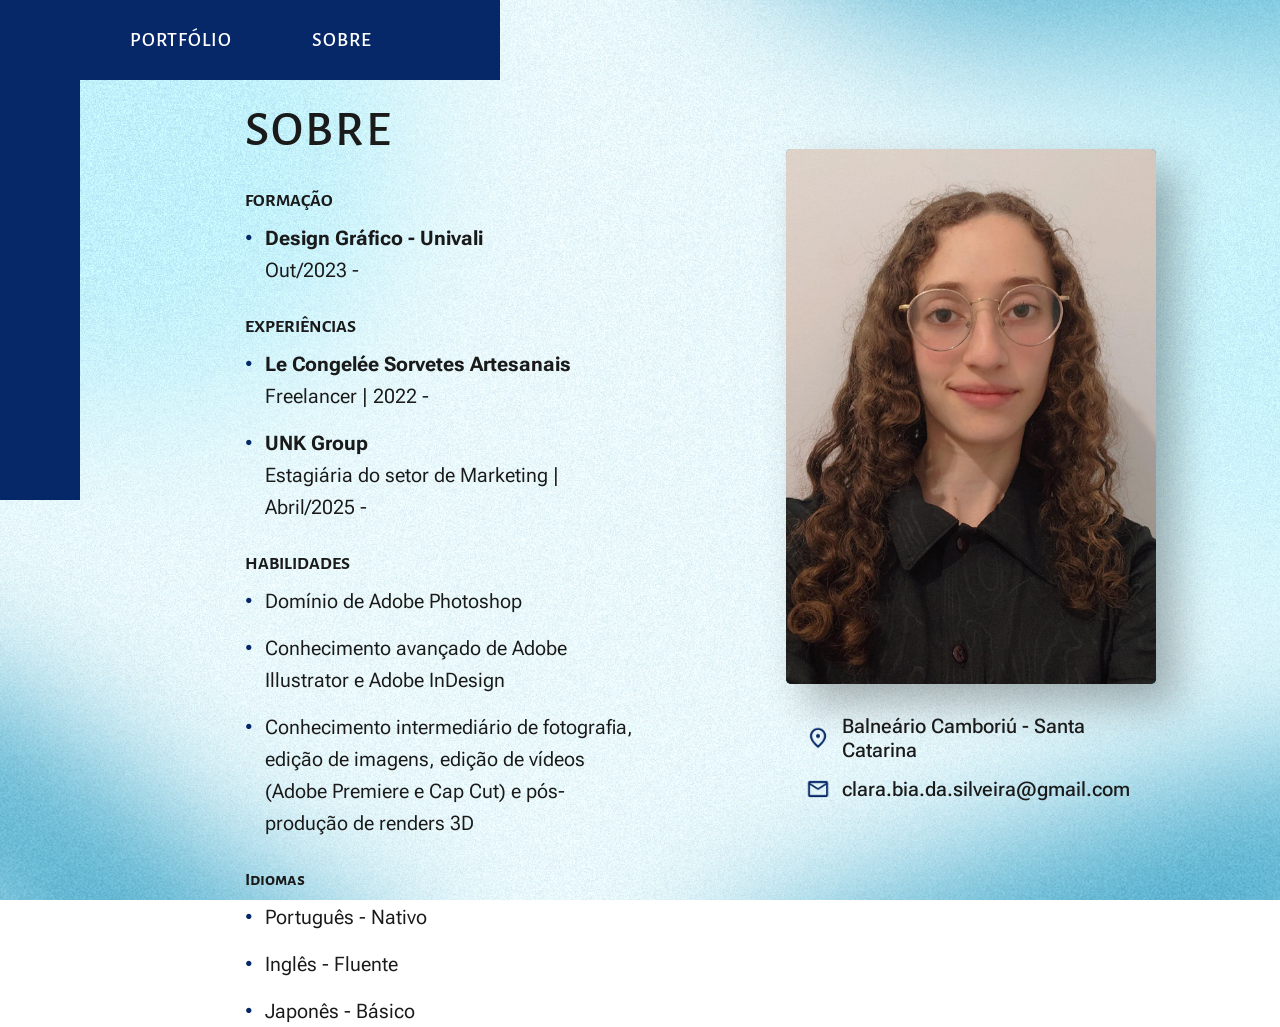
==== about.html @ 740e3e21 "V2 - Tabs" ====
<!DOCTYPE html>
<html lang="pt-BR">
<head>
    <meta charset="UTF-8">
    <meta name="viewport" content="width=device-width, initial-scale=1.0">
    <title>Sobre - Clara Da Silveira</title>
    <link rel="stylesheet" href="style.css">
<link rel="preconnect" href="https://fonts.googleapis.com">
<link rel="preconnect" href="https://fonts.gstatic.com" crossorigin>
<link href="https://fonts.googleapis.com/css2?family=Alegreya+Sans+SC:ital,wght@0,100;0,300;0,400;0,500;0,700;0,800;0,900;1,100;1,300;1,400;1,500;1,700;1,800;1,900&family=Grandstander:ital,wght@0,100..900;1,100..900&family=Roboto+Flex:opsz,wght,XOPQ,XTRA,YOPQ,YTDE,YTFI,YTLC,YTUC@8..144,100..1000,96,468,79,-203,738,514,712&display=swap" rel="stylesheet">
</head>
<body class="body">

    <header class="menu-container-l">
        <nav class="menu-nav">
            <ul class="menu-lista">
                <li><a href="index.html">PORTFÓLIO</a></li>
                <li><a href="about.html">SOBRE</a></li>
            </ul>
        </nav>
    </header>


    <main class="container-sobre">
        <section class="conteudo-texto">
            <h1 class="titulo-sobre">SOBRE</h1>

            <div class="sessao-curriculo">
                <h3>FORMAÇÃO</h3>
                <ul>
                    <li><strong>Design Gráfico - Univali</strong><br>Out/2023 -</li>
                </ul>

                <h3>EXPERIÊNCIAS</h3>
                <ul>
                    <li><strong>Le Congelée Sorvetes Artesanais</strong><br>Freelancer | 2022 -</li>
                    <li><strong>UNK Group</strong><br>Estagiária do setor de Marketing | Abril/2025 -</li>
                </ul>

                <h3>HABILIDADES</h3>
                <ul>
                    <li>Domínio de Adobe Photoshop</li>
                    <li>Conhecimento avançado de Adobe Illustrator e Adobe InDesign</li>
                    <li>Conhecimento intermediário de fotografia, edição de imagens, edição de vídeos (Adobe Premiere e Cap Cut) e pós-produção de renders 3D</li>
                </ul>
                <h3>Idiomas</h3>
                <ul>
                    <li>Português - Nativo</li>
                    <li>Inglês - Fluente</li>
                    <li>Japonês - Básico</li>
                </ul>
            </div>
        </section>

        <section class="conteudo-visual">
            <div class="bloco-foto">
                <img src="../Images/Foto de Perfil.jpg" class="foto" alt="Foto de Perfil">
                </div>
            
            <div class="contatos-sobre">
                <div class="item-contato">
                    <img src="../Images/Icones/Localização.png" class="icone-contato">
                    
                    <p>Balneário Camboriú - Santa Catarina</p>
                </div>
                <div class="item-contato">
                    <img src="../Images/Icones/Email.png" class="icone-contato">
                    <p>clara.bia.da.silveira@gmail.com</p>
                </div>
            </div>
        </section>
    </main>

</body>
</html>
---- style.css ----
/* Reset básico para remover margens padrão do navegador */
* {
    margin: 0;
    padding: 0;
    box-sizing: border-box;
}

:root {
    --azul-escuro: #051e44; /* Cor extraída da imagem */
    --texto-branco: #ffffff;
}

body {

    background-image: url("../Images/Fundo.png"); 
    background-size: cover;
    background-repeat: no-repeat;

}

/* O Container principal que forma o "L" */
.menu-container-l {
    position: absolute;
    top: 0;
    left: 0;
    z-index: 100;
    font-family: 'Alegreya Sans SC', sans-serif;
    background-color: #062868;
    /* Dimensões para criar o bloco visual do topo esquerdo */
    width: 500px; 
    height: 80px;

    
    /* Para fazer o "L", vamos criar uma extensão vertical com pseudo-elemento */
    display: flex;
    align-items: center; /* Centraliza o texto verticalmente na barra horizontal */
    padding-left: 130px; /* Espaço da esquerda */
}

/* O "L" Vertical (A perna do L descendo) */
.menu-container-l::before {
    content: '';
    position: absolute;
    top: 0;
    left: 0;
    width: 80px; /* Espessura da barra lateral */
    height: 500px; /* Altura da perna do L */
    background-color: #062868;
    z-index: -1; /* Fica atrás para não atrapalhar cliques se necessário */
}

/* Estilização da lista */
.menu-lista {
    list-style: none;
    display: flex;
    
    font-family: 'Alegreya Sans SC', sans-serif;
    gap: 80px; /* Espaço entre "PORTFÓLIO" e "SOBRE" */
}

/* Estilização dos Links */
.menu-lista li a {
    text-decoration: none;
    color: var(--texto-branco);
    font-size: 20px;
    font-weight: 500;
    text-transform: uppercase; /* Deixa tudo maiúsculo */
    letter-spacing: 1px; /* Espaçamento entre letras */
}

.menu-lista li a:hover {
    opacity: 0.8; /* Efeito suave ao passar o mouse */
}

/* --- ETAPA 2: TEXTO PRINCIPAL --- */

.conteudo-esquerdo {
    /* Posicionamento do bloco inteiro de texto */
    position: absolute;
    top: 250px; /* Distância do topo (abaixo do menu L) */
    left: 120px; /* Distância da lateral esquerda */
    z-index: 1; /* Garante que o texto fique por cima do fundo */
}

.texto-apresentacao {
    display: flex;
    flex-direction: column;
    padding-left: 150px;
    gap: 15px; /* Espaçamento entre os três blocos de texto */
}

.subtitulo {
    font-size: 40px;
    padding-bottom: 50px;
        font-size: 45px;
    font-family: 'Alegreya Sans SC', sans-serif;
    font-weight: 500;
    color: #1a1a1a; /* Quase preto */
    letter-spacing: 1.5px;
}

.nome-principal {
    font-family: 'Grandstander';
    font-size: 85px; /* Tamanho grande como na imagem */
    font-weight: 600;
    color: #062868; 
    line-height: 1.1; /* Controla o espaço entre "CLARA DA" e "SILVEIRA" */
}

.cargo {
    font-family: 'Roboto Flex', sans-serif;
    font-size: 25px;
    font-weight: 600;
    color: #1a1a1a; /* Quase preto */
    margin-top: 10px; /* Um respiro extra acima do cargo */
}

/* --- AJUSTE ETAPA 3 e 4 --- */

/* Mantemos o painel azul no fundo */
.painel-direito {
    position: fixed;
    top: 0;
    right: 8%;
    width: 40%;
    height: 100vh;
    background-color: #062868;
    z-index: 0;
}

/* Criamos uma área invisível na direita para os cards */
.camada-cards {
    position: absolute;
    top: 0;
    right: 0;
    width: 55%; /* Um pouco maior que o painel azul para permitir o "vazamento" */
    height: 100vh;
    z-index: 2; /* Fica acima do painel azul */
}


/* --- POSICIONAMENTO MANUAL (COMO NA IMAGEM) --- */

.card-instagram {
    top: 3%;
    left: 20%; /* Note que o 'left' baixo faz ele sair do azul e ir para o fundo claro */
}

.card-ilustracoes {
    top:8%;
    right: 10%;
}

.card-editorial {
    bottom: 5%;
    left: 6%;
}

.card-fotografias {
    bottom: 4%;
    right: 26%;
}

/* --- AJUSTE DE COR E OPACIDADE DOS CARDS --- */

.card {
    position: absolute;
    background-color: #217C9B !important;
    width: 312px;
    height: 390px;
    border-radius: 8px;
    display: flex;
    flex-direction: column;
    align-items: center;
    justify-content: center;
    padding: 20px;
    text-decoration: none;
    
    /* Sombra mais forte para dar profundidade sobre o fundo escuro */
    box-shadow: 20px 20px 40px rgba(0, 0, 0, 0.4); 
    
    /* Garante que não haja transparência herdada */
    opacity: 1; 
    z-index: 5;
}

/* Estilo do texto dentro dos cards */
.card h3 {
    color: #ffffff; /* Branco puro */
    font-family: 'Alegreya Sans SC', sans-serif;
    font-size: 14px;
    font-weight: 600;
    text-align: center;
    text-transform: uppercase;
    margin-top: 20px;
    font-family: 'Montserrat', sans-serif;
    line-height: 1.4;
    text-decoration: none; /* Garante que o texto específico não tenha linha */
    color: #ffffff;        /* Força a cor branca para não ficar o azul padrão de link */
}

.card:visited, 
.card:active, 
.card:link {
    text-decoration: none;
    color: inherit; /* Mantém a cor que definimos no h3 */
}

/* Efeito ao passar o mouse: o botão sobe levemente e brilha */
.card:hover {
    transform: translateY(-5px) scale(1.02);
    filter: brightness(1.1);
    box-shadow: 25px 25px 50px rgba(0, 0, 0, 0.5);
}

/* Container para as imagens PNG */
.container-icone {
    width: 120px; /* Ajuste conforme o tamanho do seu ícone */
    height: 120px;
    display: flex;
    align-items: center;
    justify-content: center;
    margin-bottom: 15px;
}

.icone-png {
    max-width: 100%;
    max-height: 100%;
    object-fit: contain; /* Garante que a imagem não distorça */
}

/* Ajuste no texto para não parecer link azul padrão */
.card h3 {
    color: #ffffff;
    font-family: 'Montserrat', sans-serif;
    font-size: 14px;
    letter-spacing: 1px;
    text-align: center;
    margin: 0;
}

/* --- CONFIGURAÇÃO DE IMAGEM ESPECÍFICA PARA CADA CARD NO HOVER --- */

/* --- CONFIGURAÇÃO DE IMAGEM NO HOVER DOS CARDS --- */

/* --- TRANSIÇÃO SUAVE DA IMAGEM --- */

/* Adiciona isto para o card não "pular" e a imagem não sair das bordas */
.card {
    overflow: hidden; 
    transition: transform 0.4s ease, box-shadow 0.4s ease, filter 0.4s ease;
}

/* Criando a camada da imagem que vai aparecer com suavidade */
.card::after {
    content: "";
    position: absolute;
    top: 0;
    left: 0;
    width: 100%;
    height: 100%;
    background-size: cover;
    background-position: center;
    background-repeat: no-repeat;
    opacity: 0; /* Começa invisível */
    transition: opacity 0.5s ease-in-out; /* Aqui está a suavidade */
    z-index: 1;
}

/* Garante que o ícone e o texto fiquem na frente e sumam suavemente */
.card .container-icone, .card h3 {
    position: relative;
    z-index: 2;
    transition: opacity 0.4s ease;
}

/* No Hover: a imagem ganha opacidade e o texto/ícone somem */
.card:hover::after {
    opacity: 1;
}
.card:hover .container-icone, .card:hover h3 {
    opacity: 0;
}

/* Atribuição das Imagens (Apenas os caminhos) */
.card-instagram::after { background-image: url("../Images/HovInstagram.png"); }
.card-ilustracoes::after { background-image: url("../Images/HovIlustracoes.png"); }
.card-editorial::after { background-image: url("../Images/Editorial/cardapio\ de\ c,ongelee\ V2.png"); }
.card-fotografias::after { background-image: url("../Images/HovFotografias.png"); }
















/* Pagina About Abaixo */

/* --- ESTILOS DA PÁGINA SOBRE --- */

.container-sobre {
    display: flex;
    justify-content: space-between;
    padding: 100px 10% 50px 120px; /* Alinhado com a margem do menu e texto principal */
    position: relative;
    z-index: 5;
    height: 100vh;
}

.conteudo-texto {
    padding-left: 125px;
    width: 50%;
    color: #1a1a1a;
}

.titulo-sobre {
    font-family: 'Alegreya Sans SC', sans-serif; 
    font-size: 50px;
    font-weight: 500;
    margin-bottom: 20px;
    letter-spacing: 2px;
}

.sessao-curriculo h3 {
    font-family: 'Alegreya Sans SC', sans-serif;
    font-size: 18px;
    font-weight: 700;
    margin-top: 30px;
    margin-bottom: 10px;
}

.sessao-curriculo ul {
    list-style: none;
    padding-left: 0;
}

.sessao-curriculo li {
    font-family: 'Roboto Flex', sans-serif;
    font-size: 20px;
    line-height: 1.6;
    margin-bottom: 15px;
    position: relative;
    padding-left: 20px;
}

/* Bolinha dos itens da lista */
.sessao-curriculo li::before {
    content: '•';
    position: absolute;
    left: 0;
    color: #062868;
}

/* Lado da Foto e Contatos */
.conteudo-visual {
    width: 35%;
    display: flex;
    flex-direction: column;
    align-items: center;
    justify-content: center;
}

.contatos-sobre {
    width: 330px;       /* Mesma largura da foto para alinhar perfeitamente */
    display: flex;
    flex-direction: column;
    gap: 15px;          /* Espaço uniforme entre os itens */
}

.item-contato {
    font-family: 'Roboto Flex', sans-serif;
    display: flex;
    align-items: center;
    font-size: 20px;
    gap: 12px;
    font-weight: 500;   /* Montserrat Médium para melhor leitura */
    color: #1a1a1a;
}

.icone-contato {
    width: 24px;        /* Tamanho fixo em pixels para os ícones não variarem */
    height: auto;
    flex-shrink: 0;     /* Impede o ícone de amassar se o texto for longo */
}


.bloco-foto {
    width: 370px;
    height: 535px;
    background-color: #217C9B; 
    border-radius: 5px;
    box-shadow: 20px 20px 40px rgba(0, 0, 0, 0.3);
    margin-bottom: 30px; /* Reduzi um pouco para aproximar os contatos */
    overflow: hidden;    /* Garante que a foto não saia das bordas arredondadas */
    display: flex;
    align-items: center;
    justify-content: center;
}

.foto {
    width: 100%;
    height: 100%;
    object-fit: cover;   /* Faz a foto preencher o quadro sem distorcer */
    display: block;
}




/* =========================================
   PAGINA FOTOGRAFIAS
   ========================================= */

.conteudo-interno {
    padding: 40px;
    margin-left: 150px; /* Evita que o L do menu sobreponha o conteúdo */
    position: relative;
    z-index: 10;
}

/* Novo bloco azul escuro para o título no canto direito */
.bloco-titulo-direito {
    position: absolute;
    top: 50px;
    right: 0;
    background-color: var(--azul-escuro);
    padding: 15px 100px 15px 40px;
}

.titulo-pagina {
    font-family: 'Alegreya Sans SC', sans-serif;
    font-size: 2.5rem;
    color: #ffffff; /* Letra branca */
    letter-spacing: 2px;
}

.galeria-fotos {
    display: grid;
    grid-template-columns: repeat(auto-fill, minmax(300px, 1fr));
    grid-auto-rows: 250px; /* Altura base das fotos */
    gap: 20px;
    margin-top: 150px; /* Dá espaço para o título lá em cima */
    max-width: 1200px;
}

/* Modificador opcional: adicione a classe 'retrato' no HTML para imagens altas */
.item-post.retrato {
    grid-row: span 2;
}

.item-post {
    position: relative;
    cursor: pointer;
    overflow: hidden;
    background: #f0f0f0;
}

.item-post img {
    width: 100%;
    height: 100%;
    object-fit: cover;
    display: block;
    transition: transform 0.3s ease;
}

.item-post:hover img {
    transform: scale(1.05); /* Zoom leve na imagem */
}

.overlay-post {
    position: absolute;
    top: 0;
    left: 0;
    width: 100%;
    height: 100%;
    background: rgba(6, 40, 104, 0.4); /* Fundo azul translúcido no hover */
    display: flex;
    align-items: center;
    justify-content: center;
    opacity: 0;
    transition: opacity 0.3s ease;
}

.item-post:hover .overlay-post {
    opacity: 1;
}

.overlay-post span {
    font-size: 30px;
    color: white;
    font-weight: 300;
}

/* Esconde a sub-galeria na tela principal */
.sub-galeria {
    display: none;
}

/* =========================================
   ESTILO DO LIGHTBOX (A TELA BRANCA COM AS FOTOS)
   ========================================= */

.lightbox {
    display: none;
    position: fixed;
    z-index: 1000;
    left: 0;
    top: 0;
    width: 100vw;
    height: 100vh;
    background-color: rgba(245, 245, 245, 0.9); /* Fundo branco/cinza translúcido */
    backdrop-filter: blur(5px); /* Borra o fundo do site */
    justify-content: center;
    align-items: center;
}

.lightbox.ativo {
    display: flex;
}

.container-lightbox {
    display: flex;
    flex-direction: row; /* Coloca as imagens lado a lado */
    gap: 20px;
    max-width: 90vw;
    height: 70vh; /* Altura fixa para manter as imagens alinhadas */
    justify-content: center;
    align-items: center;
}

.container-lightbox img {
    height: 100%;
    width: auto; /* Mantém a proporção da imagem */
    object-fit: contain;
    box-shadow: 0px 10px 30px rgba(0, 0, 0, 0.15); /* Sombra suave nas fotos abertas */
    background: #fff; /* Fundo branco caso a imagem seja PNG vazado */
}

/* Botão de Fechar (X) - Canto superior direito */
.fechar-lightbox {
    position: fixed;
    top: 30px;
    right: 50px;
    font-size: 50px;
    font-weight: 300;
    color: #1a1a1a;
    cursor: pointer;
    z-index: 1001;
    transition: color 0.2s;
}

.fechar-lightbox:hover {
    color: var(--azul-escuro);
}

/* Título do Ensaio - Canto inferior esquerdo */
.titulo-lightbox {
    position: fixed;
    bottom: 40px;
    left: 80px;
    font-family: 'Alegreya Sans SC', sans-serif; /* Ou Roboto Flex, como preferir */
    font-size: 35px;
    font-weight: 600;
    color: var(--azul-escuro);
    z-index: 1001;
}
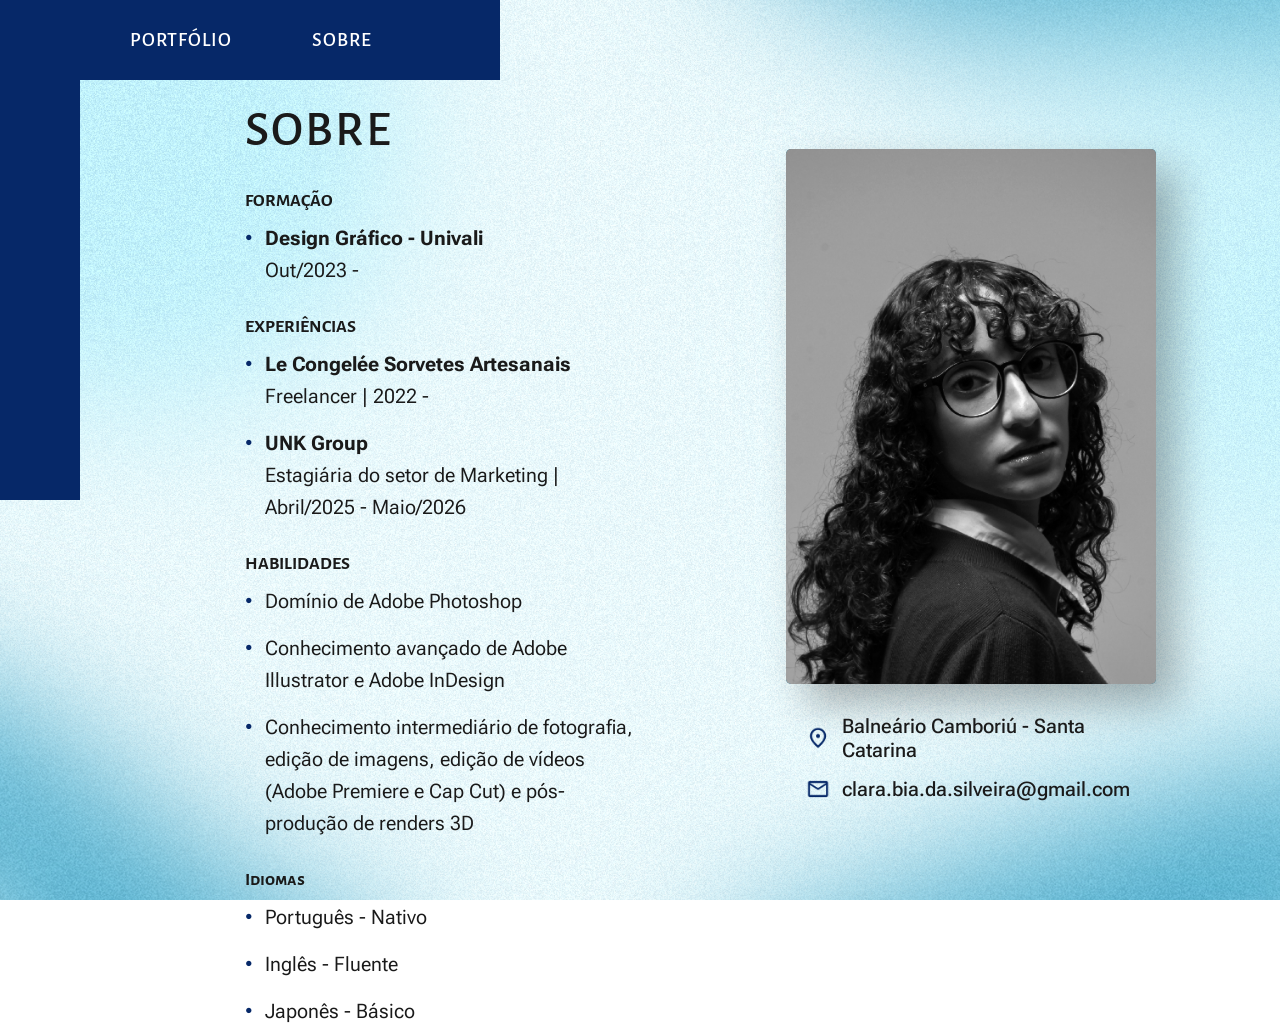
==== commit 9df1e8f1: "V4 - Some fixes and PDF function" ====
--- a/about.html
+++ b/about.html
@@ -34,7 +34,7 @@
                 <h3>EXPERIÊNCIAS</h3>
                 <ul>
                     <li><strong>Le Congelée Sorvetes Artesanais</strong><br>Freelancer | 2022 -</li>
-                    <li><strong>UNK Group</strong><br>Estagiária do setor de Marketing | Abril/2025 -</li>
+                    <li><strong>UNK Group</strong><br>Estagiária do setor de Marketing | Abril/2025 - Maio/2026</li>
                 </ul>
 
                 <h3>HABILIDADES</h3>
@@ -54,7 +54,7 @@
 
         <section class="conteudo-visual">
             <div class="bloco-foto">
-                <img src="../Images/Foto de Perfil.jpg" class="foto" alt="Foto de Perfil">
+                <img src="../Images/Foto de Perfil.png" class="foto" alt="Foto de Perfil">
                 </div>
             
             <div class="contatos-sobre">
--- a/style.css
+++ b/style.css
@@ -506,7 +506,7 @@
 }
 
 /* =========================================
-   ESTILO DO LIGHTBOX (A TELA BRANCA COM AS FOTOS)
+   ESTILO DO LIGHTBOX ATUALIZADO
    ========================================= */
 
 .lightbox {
@@ -517,8 +517,8 @@
     top: 0;
     width: 100vw;
     height: 100vh;
-    background-color: rgba(245, 245, 245, 0.9); /* Fundo branco/cinza translúcido */
-    backdrop-filter: blur(5px); /* Borra o fundo do site */
+    background-color: rgba(245, 245, 245, 0.9); 
+    backdrop-filter: blur(5px);
     justify-content: center;
     align-items: center;
 }
@@ -529,20 +529,57 @@
 
 .container-lightbox {
     display: flex;
-    flex-direction: row; /* Coloca as imagens lado a lado */
-    gap: 20px;
-    max-width: 90vw;
-    height: 70vh; /* Altura fixa para manter as imagens alinhadas */
-    justify-content: center;
-    align-items: center;
-}
-
+    flex-direction: row; 
+    gap: 40px;
+    width: 100%;
+    max-width: 100vw; 
+    height: 80vh; /* Altura levemente maior para comportar o respiro */
+    
+    /* Importante: Padding nas laterais e EMBAIXO para afastar a barra */
+    padding: 0 15vw 80px 15vw; 
+    
+    /* Ativa o scroll horizontal e esconde o vertical */
+    overflow-x: auto;
+    overflow-y: hidden;
+    
+    /* Alinhamento: flex-start garante que o scroll funcione corretamente da esquerda */
+    justify-content: flex-start;
+    align-items: center;
+    scroll-behavior: smooth;
+}
+
+/* --- ESTILIZAÇÃO DA BARRA DE SCROLL (WEBKIT) --- */
+
+/* 1. Define a altura da barra */
+.container-lightbox::-webkit-scrollbar {
+    height: 8px; 
+}
+
+/* 2. O Trilho: O segredo para a barra não encostar nas paredes do site */
+.container-lightbox::-webkit-scrollbar-track {
+    background: rgba(0, 0, 0, 0.05);
+    /* Adicionando margem nas laterais do trilho, a barra fica centralizada e menor */
+    margin: 0 25vw; 
+    border-radius: 10px;
+}
+
+/* 3. O "Thumb" (a parte que arrasta) */
+.container-lightbox::-webkit-scrollbar-thumb {
+    background: #062868; 
+    border-radius: 10px;
+}
+
+.container-lightbox::-webkit-scrollbar-thumb:hover {
+    background: #217C9B;
+}
+
+/* Garante que a imagem mantenha a altura do container sem ultrapassar o padding */
 .container-lightbox img {
     height: 100%;
-    width: auto; /* Mantém a proporção da imagem */
+    width: auto;
+    flex-shrink: 0;
     object-fit: contain;
-    box-shadow: 0px 10px 30px rgba(0, 0, 0, 0.15); /* Sombra suave nas fotos abertas */
-    background: #fff; /* Fundo branco caso a imagem seja PNG vazado */
+    box-shadow: 0px 10px 30px rgba(0, 0, 0, 0.1);
 }
 
 /* Botão de Fechar (X) - Canto superior direito */
@@ -572,4 +609,20 @@
     font-weight: 600;
     color: var(--azul-escuro);
     z-index: 1001;
+}
+
+/* Adicione isso ao seu style.css */
+.pdf-lightbox {
+    flex-shrink: 0;
+    width: 600px;  /* Ajuste a largura conforme necessário */
+    height: 100%;  
+    border: none;
+    background: #fff;
+    scroll-snap-align: center;
+}
+
+/* Opcional: ajustar a aparência caso precise de scroll dentro do PDF */
+.container-lightbox {
+    overflow-x: auto;
+    overflow-y: hidden;
 }
